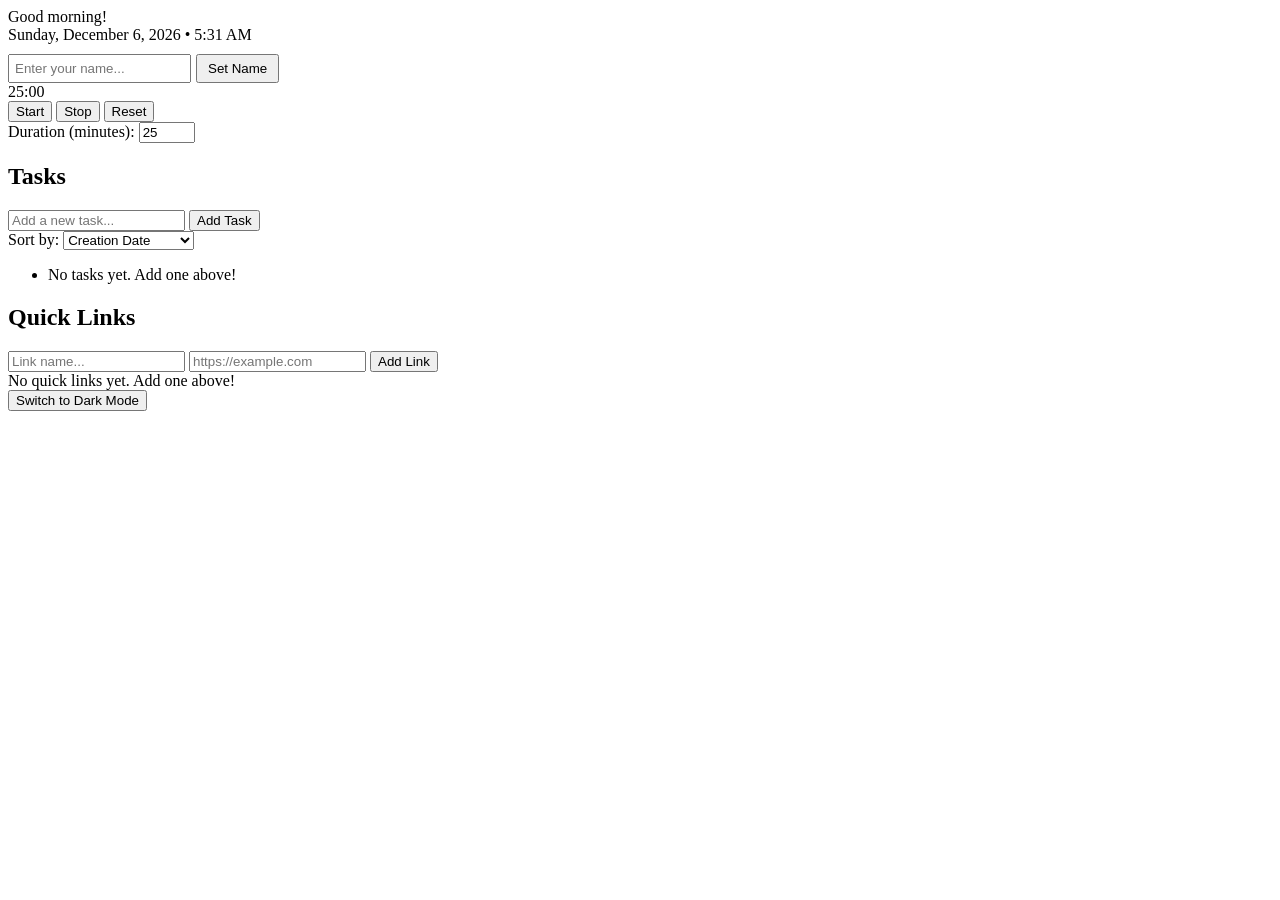
==== index.html @ b136d12c "Push Version 1" ====
<!DOCTYPE html>
<html lang="en">
<head>
    <meta charset="UTF-8">
    <meta name="viewport" content="width=device-width, initial-scale=1.0">
    <title>Productivity Dashboard</title>
    <link rel="stylesheet" href="css/styles.css">
</head>
<body>
    <div class="dashboard-container">
        <!-- Greeting Section -->
        <section id="greeting-section" class="greeting">
            <div id="greeting-message"></div>
            <div id="current-time"></div>
            <div id="current-date"></div>
        </section>

        <!-- Timer Section -->
        <section id="timer-section" class="timer">
            <div id="timer-display">25:00</div>
            <div class="timer-controls">
                <button id="timer-start" class="btn">Start</button>
                <button id="timer-stop" class="btn">Stop</button>
                <button id="timer-reset" class="btn">Reset</button>
            </div>
            <div class="timer-settings">
                <label for="timer-duration">Duration (minutes):</label>
                <input type="number" id="timer-duration" min="1" max="120" value="25">
            </div>
        </section>

        <!-- Task List Section -->
        <section id="task-list-section" class="task-list">
            <h2>Tasks</h2>
            <div class="task-input-container">
                <input type="text" id="task-input" placeholder="Add a new task...">
                <button id="task-add" class="btn">Add Task</button>
            </div>
            <div class="task-sort-controls">
                <label for="task-sort">Sort by:</label>
                <select id="task-sort">
                    <option value="date">Creation Date</option>
                    <option value="status">Completion Status</option>
                    <option value="custom">Custom Order</option>
                </select>
            </div>
            <ul id="task-list" class="tasks"></ul>
        </section>

        <!-- Quick Links Section -->
        <section id="quick-links-section" class="quick-links">
            <h2>Quick Links</h2>
            <div class="link-input-container">
                <input type="text" id="link-name" placeholder="Link name...">
                <input type="url" id="link-url" placeholder="https://example.com">
                <button id="link-add" class="btn">Add Link</button>
            </div>
            <div id="links-list" class="links"></div>
        </section>

        <!-- Theme Toggle Section -->
        <section id="theme-section" class="theme-toggle">
            <button id="theme-toggle-btn" class="btn">Toggle Theme</button>
        </section>
    </div>

    <script src="js/app.js"></script>
</body>
</html>
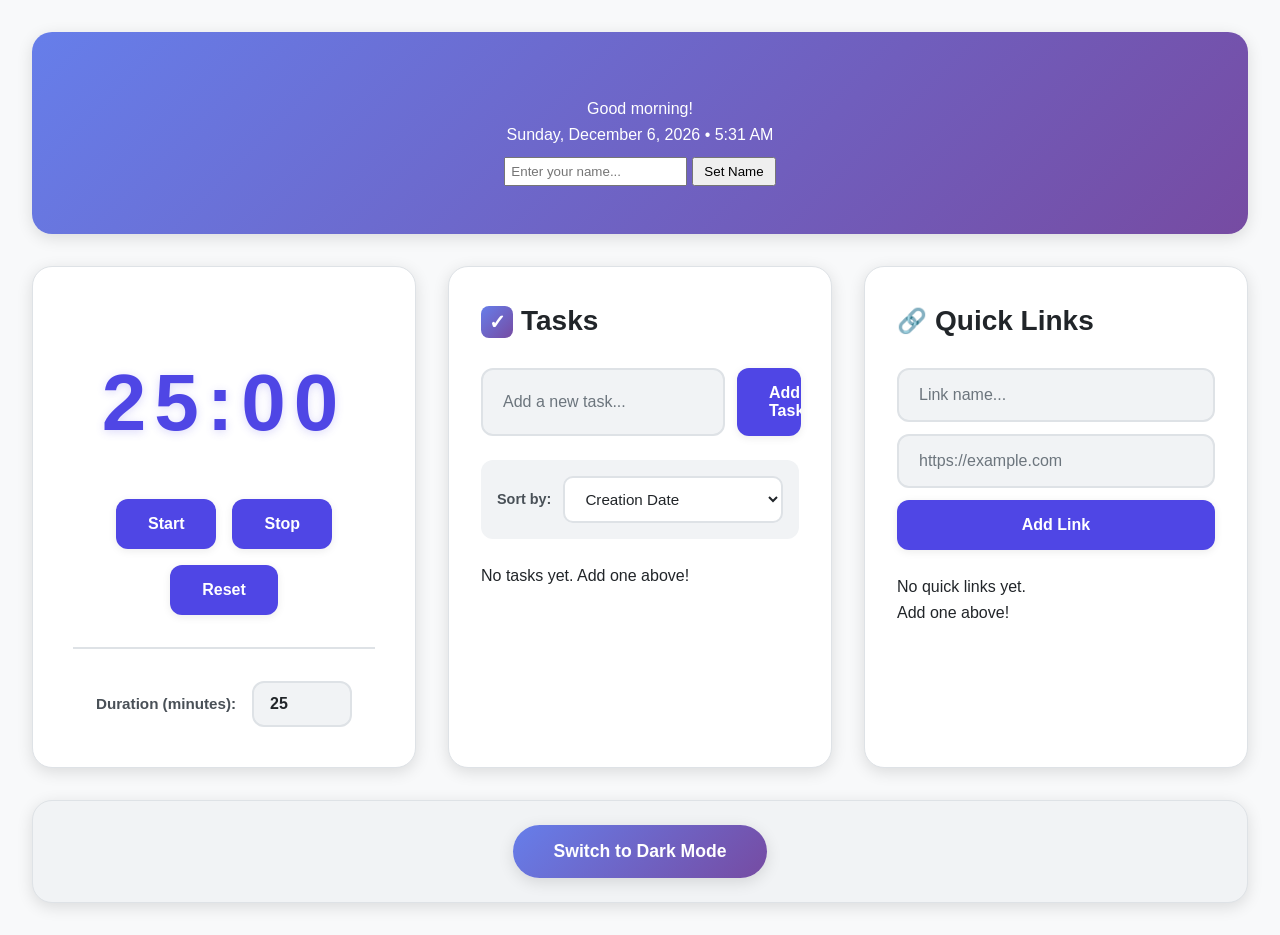
==== commit eb492052: "Rebuild Logic index.html" ====
--- a/index.html
+++ b/index.html
@@ -4,7 +4,7 @@
     <meta charset="UTF-8">
     <meta name="viewport" content="width=device-width, initial-scale=1.0">
     <title>Productivity Dashboard</title>
-    <link rel="stylesheet" href="css/styles.css">
+    <link rel="stylesheet" href="/css/styles.css">
 </head>
 <body>
     <div class="dashboard-container">
@@ -64,6 +64,6 @@
         </section>
     </div>
 
-    <script src="js/app.js"></script>
+    <script src="/js/app.js"></script>
 </body>
 </html>
--- a/css/styles.css
+++ b/css/styles.css
@@ -0,0 +1,793 @@
+/* ============================================================================
+   Modern Productivity Dashboard - Styles
+   ============================================================================ */
+
+/* CSS Variables for Theme Colors */
+:root {
+  /* Light Theme Colors */
+  --bg-primary: #f8f9fa;
+  --bg-secondary: #ffffff;
+  --bg-accent: #f1f3f5;
+  --text-primary: #212529;
+  --text-secondary: #495057;
+  --text-muted: #6c757d;
+  --border-color: #dee2e6;
+  --shadow-sm: 0 2px 8px rgba(0, 0, 0, 0.08);
+  --shadow-md: 0 4px 16px rgba(0, 0, 0, 0.12);
+  --shadow-lg: 0 8px 32px rgba(0, 0, 0, 0.16);
+  --accent-primary: #4f46e5;
+  --accent-hover: #4338ca;
+  --accent-light: #eef2ff;
+  --success: #10b981;
+  --success-light: #d1fae5;
+  --danger: #ef4444;
+  --danger-light: #fee2e2;
+  --warning: #f59e0b;
+  --info: #3b82f6;
+  --gradient-primary: linear-gradient(135deg, #667eea 0%, #764ba2 100%);
+  --gradient-accent: linear-gradient(135deg, #f093fb 0%, #f5576c 100%);
+}
+
+/* Dark Theme Colors */
+.dark-theme {
+  --bg-primary: #0f172a;
+  --bg-secondary: #1e293b;
+  --bg-accent: #334155;
+  --text-primary: #f1f5f9;
+  --text-secondary: #cbd5e1;
+  --text-muted: #94a3b8;
+  --border-color: #475569;
+  --shadow-sm: 0 2px 8px rgba(0, 0, 0, 0.3);
+  --shadow-md: 0 4px 16px rgba(0, 0, 0, 0.4);
+  --shadow-lg: 0 8px 32px rgba(0, 0, 0, 0.5);
+  --accent-primary: #6366f1;
+  --accent-hover: #818cf8;
+  --accent-light: #312e81;
+  --success: #34d399;
+  --success-light: #064e3b;
+  --danger: #f87171;
+  --danger-light: #7f1d1d;
+  --warning: #fbbf24;
+  --info: #60a5fa;
+}
+
+/* ============================================================================
+   Base Styles
+   ============================================================================ */
+
+* {
+  margin: 0;
+  padding: 0;
+  box-sizing: border-box;
+}
+
+body {
+  font-family: 'Inter', -apple-system, BlinkMacSystemFont, 'Segoe UI', Roboto, 
+               'Helvetica Neue', Arial, sans-serif;
+  background: var(--bg-primary);
+  color: var(--text-primary);
+  line-height: 1.6;
+  transition: background-color 0.3s ease, color 0.3s ease;
+  min-height: 100vh;
+  overflow-x: hidden;
+}
+
+/* ============================================================================
+   Dashboard Container
+   ============================================================================ */
+
+.dashboard-container {
+  max-width: 1400px;
+  margin: 0 auto;
+  padding: 2rem;
+  display: grid;
+  grid-template-columns: repeat(auto-fit, minmax(320px, 1fr));
+  gap: 2rem;
+  animation: fadeIn 0.6s ease-out;
+}
+
+@keyframes fadeIn {
+  from {
+    opacity: 0;
+    transform: translateY(20px);
+  }
+  to {
+    opacity: 1;
+    transform: translateY(0);
+  }
+}
+
+/* ============================================================================
+   Section Cards
+   ============================================================================ */
+
+section {
+  background: var(--bg-secondary);
+  border-radius: 20px;
+  padding: 2rem;
+  box-shadow: var(--shadow-md);
+  transition: all 0.3s cubic-bezier(0.4, 0, 0.2, 1);
+  border: 1px solid var(--border-color);
+  position: relative;
+  overflow: hidden;
+}
+
+section::before {
+  content: '';
+  position: absolute;
+  top: 0;
+  left: 0;
+  right: 0;
+  height: 4px;
+  background: var(--gradient-primary);
+  opacity: 0;
+  transition: opacity 0.3s ease;
+}
+
+section:hover {
+  transform: translateY(-4px);
+  box-shadow: var(--shadow-lg);
+}
+
+section:hover::before {
+  opacity: 1;
+}
+
+/* ============================================================================
+   Greeting Section
+   ============================================================================ */
+
+.greeting {
+  grid-column: 1 / -1;
+  text-align: center;
+  padding: 3rem 2rem;
+  background: var(--gradient-primary);
+  color: white;
+  border: none;
+}
+
+.greeting::before {
+  display: none;
+}
+
+#greeting-message {
+  font-size: 2.5rem;
+  font-weight: 700;
+  margin-bottom: 1rem;
+  text-shadow: 0 2px 10px rgba(0, 0, 0, 0.2);
+  animation: slideDown 0.6s ease-out;
+}
+
+@keyframes slideDown {
+  from {
+    opacity: 0;
+    transform: translateY(-20px);
+  }
+  to {
+    opacity: 1;
+    transform: translateY(0);
+  }
+}
+
+#current-time {
+  font-size: 3.5rem;
+  font-weight: 800;
+  margin: 1rem 0;
+  letter-spacing: 0.05em;
+  text-shadow: 0 4px 20px rgba(0, 0, 0, 0.3);
+}
+
+#current-date {
+  font-size: 1.25rem;
+  opacity: 0.95;
+  font-weight: 500;
+}
+
+/* ============================================================================
+   Timer Section
+   ============================================================================ */
+
+.timer {
+  text-align: center;
+  padding: 2.5rem;
+}
+
+#timer-display {
+  font-size: 5rem;
+  font-weight: 800;
+  color: var(--accent-primary);
+  margin: 2rem 0;
+  font-variant-numeric: tabular-nums;
+  letter-spacing: 0.1em;
+  text-shadow: 0 2px 10px rgba(79, 70, 229, 0.2);
+}
+
+.timer-controls {
+  display: flex;
+  gap: 1rem;
+  justify-content: center;
+  margin: 2rem 0;
+  flex-wrap: wrap;
+}
+
+.timer-settings {
+  margin-top: 2rem;
+  padding-top: 2rem;
+  border-top: 2px solid var(--border-color);
+  display: flex;
+  align-items: center;
+  justify-content: center;
+  gap: 1rem;
+  flex-wrap: wrap;
+}
+
+.timer-settings label {
+  font-weight: 600;
+  color: var(--text-secondary);
+  font-size: 0.95rem;
+}
+
+.timer-settings input {
+  width: 100px;
+  padding: 0.75rem 1rem;
+  border: 2px solid var(--border-color);
+  border-radius: 12px;
+  font-size: 1rem;
+  background: var(--bg-accent);
+  color: var(--text-primary);
+  transition: all 0.3s ease;
+  font-weight: 600;
+}
+
+.timer-settings input:focus {
+  outline: none;
+  border-color: var(--accent-primary);
+  box-shadow: 0 0 0 4px var(--accent-light);
+}
+
+/* ============================================================================
+   Task List Section
+   ============================================================================ */
+
+.task-list {
+  grid-column: span 1;
+}
+
+.task-list h2 {
+  font-size: 1.75rem;
+  margin-bottom: 1.5rem;
+  color: var(--text-primary);
+  font-weight: 700;
+  display: flex;
+  align-items: center;
+  gap: 0.5rem;
+}
+
+.task-list h2::before {
+  content: '✓';
+  display: inline-block;
+  width: 32px;
+  height: 32px;
+  background: var(--gradient-primary);
+  color: white;
+  border-radius: 8px;
+  display: flex;
+  align-items: center;
+  justify-content: center;
+  font-size: 1.25rem;
+}
+
+.task-input-container {
+  display: flex;
+  gap: 0.75rem;
+  margin-bottom: 1.5rem;
+}
+
+#task-input {
+  flex: 1;
+  padding: 1rem 1.25rem;
+  border: 2px solid var(--border-color);
+  border-radius: 12px;
+  font-size: 1rem;
+  background: var(--bg-accent);
+  color: var(--text-primary);
+  transition: all 0.3s ease;
+}
+
+#task-input:focus {
+  outline: none;
+  border-color: var(--accent-primary);
+  box-shadow: 0 0 0 4px var(--accent-light);
+  background: var(--bg-secondary);
+}
+
+#task-input::placeholder {
+  color: var(--text-muted);
+}
+
+.task-sort-controls {
+  display: flex;
+  align-items: center;
+  gap: 0.75rem;
+  margin-bottom: 1.5rem;
+  padding: 1rem;
+  background: var(--bg-accent);
+  border-radius: 12px;
+}
+
+.task-sort-controls label {
+  font-weight: 600;
+  color: var(--text-secondary);
+  font-size: 0.9rem;
+}
+
+#task-sort {
+  flex: 1;
+  padding: 0.75rem 1rem;
+  border: 2px solid var(--border-color);
+  border-radius: 10px;
+  font-size: 0.95rem;
+  background: var(--bg-secondary);
+  color: var(--text-primary);
+  cursor: pointer;
+  transition: all 0.3s ease;
+  font-weight: 500;
+}
+
+#task-sort:focus {
+  outline: none;
+  border-color: var(--accent-primary);
+  box-shadow: 0 0 0 3px var(--accent-light);
+}
+
+.tasks {
+  list-style: none;
+  display: flex;
+  flex-direction: column;
+  gap: 0.75rem;
+}
+
+.task-item {
+  display: flex;
+  align-items: center;
+  gap: 1rem;
+  padding: 1.25rem;
+  background: var(--bg-accent);
+  border-radius: 12px;
+  transition: all 0.3s cubic-bezier(0.4, 0, 0.2, 1);
+  border: 2px solid transparent;
+  animation: slideIn 0.3s ease-out;
+}
+
+@keyframes slideIn {
+  from {
+    opacity: 0;
+    transform: translateX(-20px);
+  }
+  to {
+    opacity: 1;
+    transform: translateX(0);
+  }
+}
+
+.task-item:hover {
+  background: var(--bg-secondary);
+  border-color: var(--accent-primary);
+  transform: translateX(4px);
+}
+
+.task-item.completed {
+  opacity: 0.6;
+}
+
+.task-item.completed .task-text {
+  text-decoration: line-through;
+  color: var(--text-muted);
+}
+
+.task-checkbox {
+  width: 24px;
+  height: 24px;
+  cursor: pointer;
+  accent-color: var(--accent-primary);
+  transform: scale(1.2);
+}
+
+.task-text {
+  flex: 1;
+  font-size: 1rem;
+  color: var(--text-primary);
+  font-weight: 500;
+}
+
+.task-actions {
+  display: flex;
+  gap: 0.5rem;
+  opacity: 0;
+  transition: opacity 0.3s ease;
+}
+
+.task-item:hover .task-actions {
+  opacity: 1;
+}
+
+.task-edit-btn,
+.task-delete-btn {
+  padding: 0.5rem 0.75rem;
+  border: none;
+  border-radius: 8px;
+  cursor: pointer;
+  font-size: 0.85rem;
+  font-weight: 600;
+  transition: all 0.3s ease;
+}
+
+.task-edit-btn {
+  background: var(--info);
+  color: white;
+}
+
+.task-edit-btn:hover {
+  background: #2563eb;
+  transform: scale(1.05);
+}
+
+.task-delete-btn {
+  background: var(--danger);
+  color: white;
+}
+
+.task-delete-btn:hover {
+  background: #dc2626;
+  transform: scale(1.05);
+}
+
+/* ============================================================================
+   Quick Links Section
+   ============================================================================ */
+
+.quick-links {
+  grid-column: span 1;
+}
+
+.quick-links h2 {
+  font-size: 1.75rem;
+  margin-bottom: 1.5rem;
+  color: var(--text-primary);
+  font-weight: 700;
+  display: flex;
+  align-items: center;
+  gap: 0.5rem;
+}
+
+.quick-links h2::before {
+  content: '🔗';
+  font-size: 1.5rem;
+}
+
+.link-input-container {
+  display: flex;
+  flex-direction: column;
+  gap: 0.75rem;
+  margin-bottom: 1.5rem;
+}
+
+#link-name,
+#link-url {
+  padding: 1rem 1.25rem;
+  border: 2px solid var(--border-color);
+  border-radius: 12px;
+  font-size: 1rem;
+  background: var(--bg-accent);
+  color: var(--text-primary);
+  transition: all 0.3s ease;
+}
+
+#link-name:focus,
+#link-url:focus {
+  outline: none;
+  border-color: var(--accent-primary);
+  box-shadow: 0 0 0 4px var(--accent-light);
+  background: var(--bg-secondary);
+}
+
+#link-name::placeholder,
+#link-url::placeholder {
+  color: var(--text-muted);
+}
+
+.links {
+  display: grid;
+  grid-template-columns: repeat(auto-fill, minmax(140px, 1fr));
+  gap: 1rem;
+}
+
+.link-item {
+  position: relative;
+  padding: 1.25rem;
+  background: var(--gradient-accent);
+  border-radius: 12px;
+  text-align: center;
+  cursor: pointer;
+  transition: all 0.3s cubic-bezier(0.4, 0, 0.2, 1);
+  color: white;
+  font-weight: 600;
+  box-shadow: var(--shadow-sm);
+  animation: scaleIn 0.3s ease-out;
+}
+
+@keyframes scaleIn {
+  from {
+    opacity: 0;
+    transform: scale(0.9);
+  }
+  to {
+    opacity: 1;
+    transform: scale(1);
+  }
+}
+
+.link-item:hover {
+  transform: translateY(-4px) scale(1.02);
+  box-shadow: var(--shadow-md);
+}
+
+.link-name {
+  font-size: 1rem;
+  margin-bottom: 0.5rem;
+  word-break: break-word;
+}
+
+.link-delete-btn {
+  position: absolute;
+  top: 0.5rem;
+  right: 0.5rem;
+  width: 28px;
+  height: 28px;
+  border: none;
+  background: rgba(255, 255, 255, 0.3);
+  color: white;
+  border-radius: 50%;
+  cursor: pointer;
+  font-size: 1rem;
+  display: flex;
+  align-items: center;
+  justify-content: center;
+  opacity: 0;
+  transition: all 0.3s ease;
+  backdrop-filter: blur(10px);
+}
+
+.link-item:hover .link-delete-btn {
+  opacity: 1;
+}
+
+.link-delete-btn:hover {
+  background: rgba(239, 68, 68, 0.9);
+  transform: scale(1.1);
+}
+
+/* ============================================================================
+   Theme Toggle Section
+   ============================================================================ */
+
+.theme-toggle {
+  grid-column: 1 / -1;
+  text-align: center;
+  padding: 1.5rem;
+  background: var(--bg-accent);
+}
+
+#theme-toggle-btn {
+  padding: 1rem 2.5rem;
+  font-size: 1.1rem;
+  font-weight: 700;
+  background: var(--gradient-primary);
+  color: white;
+  border: none;
+  border-radius: 50px;
+  cursor: pointer;
+  transition: all 0.3s cubic-bezier(0.4, 0, 0.2, 1);
+  box-shadow: var(--shadow-md);
+  position: relative;
+  overflow: hidden;
+}
+
+#theme-toggle-btn::before {
+  content: '';
+  position: absolute;
+  top: 50%;
+  left: 50%;
+  width: 0;
+  height: 0;
+  border-radius: 50%;
+  background: rgba(255, 255, 255, 0.3);
+  transform: translate(-50%, -50%);
+  transition: width 0.6s, height 0.6s;
+}
+
+#theme-toggle-btn:hover::before {
+  width: 300px;
+  height: 300px;
+}
+
+#theme-toggle-btn:hover {
+  transform: scale(1.05);
+  box-shadow: var(--shadow-lg);
+}
+
+#theme-toggle-btn:active {
+  transform: scale(0.98);
+}
+
+/* ============================================================================
+   Buttons
+   ============================================================================ */
+
+.btn {
+  padding: 1rem 2rem;
+  border: none;
+  border-radius: 12px;
+  font-size: 1rem;
+  font-weight: 600;
+  cursor: pointer;
+  transition: all 0.3s cubic-bezier(0.4, 0, 0.2, 1);
+  background: var(--accent-primary);
+  color: white;
+  box-shadow: var(--shadow-sm);
+  position: relative;
+  overflow: hidden;
+}
+
+.btn::after {
+  content: '';
+  position: absolute;
+  top: 50%;
+  left: 50%;
+  width: 0;
+  height: 0;
+  border-radius: 50%;
+  background: rgba(255, 255, 255, 0.3);
+  transform: translate(-50%, -50%);
+  transition: width 0.5s, height 0.5s;
+}
+
+.btn:hover::after {
+  width: 300px;
+  height: 300px;
+}
+
+.btn:hover {
+  background: var(--accent-hover);
+  transform: translateY(-2px);
+  box-shadow: var(--shadow-md);
+}
+
+.btn:active {
+  transform: translateY(0);
+}
+
+/* ============================================================================
+   Responsive Design
+   ============================================================================ */
+
+@media (max-width: 768px) {
+  .dashboard-container {
+    padding: 1rem;
+    gap: 1.5rem;
+    grid-template-columns: 1fr;
+  }
+
+  section {
+    padding: 1.5rem;
+  }
+
+  .greeting {
+    padding: 2rem 1.5rem;
+  }
+
+  #greeting-message {
+    font-size: 1.75rem;
+  }
+
+  #current-time {
+    font-size: 2.5rem;
+  }
+
+  #current-date {
+    font-size: 1rem;
+  }
+
+  #timer-display {
+    font-size: 3.5rem;
+  }
+
+  .timer-controls {
+    flex-direction: column;
+  }
+
+  .timer-controls .btn {
+    width: 100%;
+  }
+
+  .task-input-container {
+    flex-direction: column;
+  }
+
+  #task-add {
+    width: 100%;
+  }
+
+  .link-input-container {
+    gap: 0.75rem;
+  }
+
+  #link-add {
+    width: 100%;
+  }
+
+  .links {
+    grid-template-columns: repeat(auto-fill, minmax(120px, 1fr));
+  }
+
+  .task-list h2,
+  .quick-links h2 {
+    font-size: 1.5rem;
+  }
+}
+
+@media (max-width: 480px) {
+  #timer-display {
+    font-size: 2.5rem;
+  }
+
+  .btn {
+    padding: 0.875rem 1.5rem;
+    font-size: 0.95rem;
+  }
+
+  .links {
+    grid-template-columns: 1fr;
+  }
+}
+
+/* ============================================================================
+   Accessibility
+   ============================================================================ */
+
+@media (prefers-reduced-motion: reduce) {
+  *,
+  *::before,
+  *::after {
+    animation-duration: 0.01ms !important;
+    animation-iteration-count: 1 !important;
+    transition-duration: 0.01ms !important;
+  }
+}
+
+/* Focus visible for keyboard navigation */
+*:focus-visible {
+  outline: 3px solid var(--accent-primary);
+  outline-offset: 2px;
+}
+
+/* ============================================================================
+   Scrollbar Styling
+   ============================================================================ */
+
+::-webkit-scrollbar {
+  width: 12px;
+}
+
+::-webkit-scrollbar-track {
+  background: var(--bg-accent);
+}
+
+::-webkit-scrollbar-thumb {
+  background: var(--accent-primary);
+  border-radius: 6px;
+}
+
+::-webkit-scrollbar-thumb:hover {
+  background: var(--accent-hover);
+}
